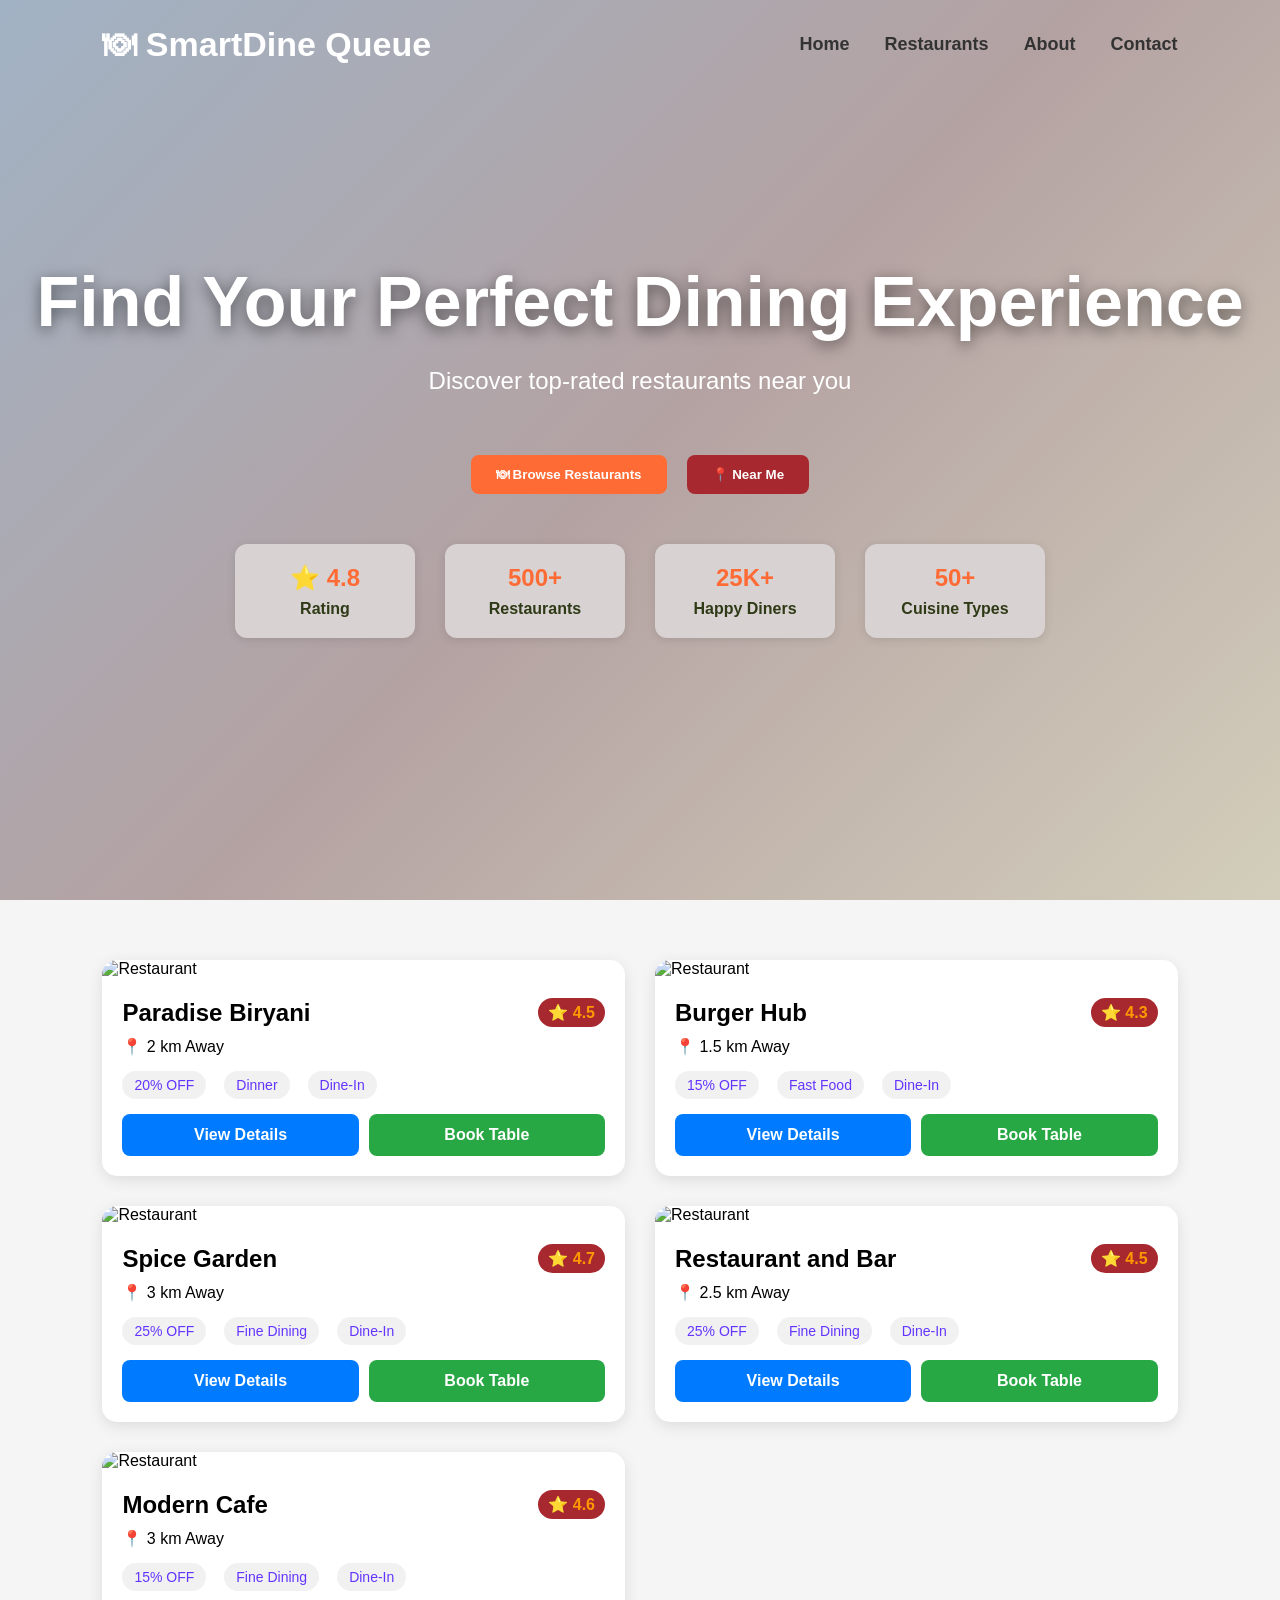
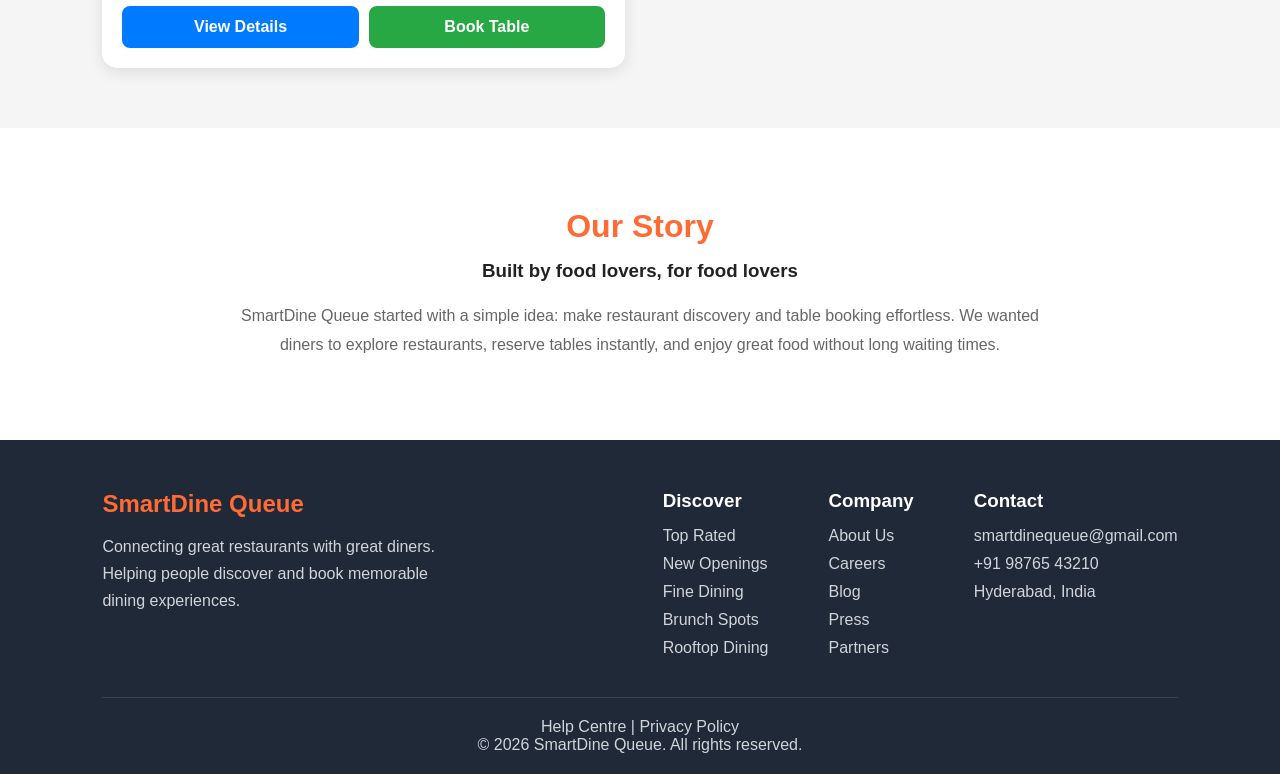
==== index.html @ 41072e56 "Initial commit" ====
<!DOCTYPE html>
<html lang="en">
<head>
    <meta charset="UTF-8">
    <meta name="viewport" content="width=device-width, initial-scale=1.0">
    <title>SmartDine Queue</title>
    <link rel="stylesheet" href="css/style.css">
</head>
<body>

    <nav class="navbar">
        <div class="logo">🍽 SmartDine Queue</div>

        <ul class="nav-links">
            <li><a href="#home">Home</a></li>
            <li><a href="#restaurants">Restaurants</a></li>
            <li><a href="#about">About</a></li>
            <li><a href="#contact">Contact</a></li>
        </ul>
    </nav>

    <section class="hero" id="home">
        <h1>Find Your Perfect Dining Experience</h1>
        <p>Discover top-rated restaurants near you</p>

        <div class="hero-buttons">
            <input
    type="text"
    id="searchInput"
    placeholder="Search restaurants..."
    onkeyup="searchRestaurants()"
    style="display:none;">
    <button class="browse-btn" onclick="browseRestaurants()">
        🍽 Browse Restaurants

        
    </button>

    <button class="near-me-btn" onclick="findNearby()">
        📍 Near Me
    </button>
</div>
        <div class="stats">

    <div class="stat-card">
        <h2>⭐ 4.8</h2>
        <p>Rating</p>
    </div>

    <div class="stat-card">
        <h2>500+</h2>
        <p>Restaurants</p>
    </div>

    <div class="stat-card">
        <h2>25K+</h2>
        <p>Happy Diners</p>
    </div>

    <div class="stat-card">
        <h2>50+</h2>
        <p>Cuisine Types</p>
    </div>

</div>
    </section>

    <section class="restaurants" id="restaurants">

        <div class="card">
            <img src="https://images.unsplash.com/photo-1517248135467-4c7edcad34c4?w=800" alt="Restaurant">

            <div class="card-content">

                <div class="top-row">
                    
                    <h2 class="restaurant-name">Paradise Biryani</h2>
                    <span class="rating">⭐ 4.5</span>
                </div>

                <p>📍 2 km Away</p>

                <div class="tags">
                    <span>20% OFF</span>
                    <span>Dinner</span>
                    <span>Dine-In</span>
                </div>

                <div class="buttons">
                    <a href="paradise-Binary.html" class="details-btn">
                        View Details
                    </a>
                    <a href="paradise-Binary.html#reservation" class="book-btn">
                        Book Table
                    </a>
                </div>

            </div>
        </div>

        <div class="card">
            <img src="https://images.unsplash.com/photo-1552566626-52f8b828add9?w=800" alt="Restaurant">

            <div class="card-content">

                <div class="top-row">
                    <h2 class="restaurant-name">Burger Hub</h2>
                    <span class="rating">⭐ 4.3</span>
                </div>

                <p>📍 1.5 km Away</p>

                <div class="tags">
                    <span>15% OFF</span>
                    <span>Fast Food</span>
                    <span>Dine-In</span>
                </div>

                <div class="buttons">
                    <a href="burger-hub.html" class="details-btn">
                        View Details
                    </a>
                    <a href="burger-hub.html" class="book-btn">
                        Book Table
                    </a>
                </div>

            </div>
        </div>
        <div class="card">
    <img src="https://images.unsplash.com/photo-1515669097368-22e68427d265?w=800" alt="Restaurant">

    <div class="card-content">
        <div class="top-row">
            <h2 class="restaurant-name">Spice Garden</h2>
            <span class="rating">⭐ 4.7</span>
        </div>

        <p>📍 3 km Away</p>

        <div class="tags">
            <span>25% OFF</span>
            <span>Fine Dining</span>
            <span>Dine-In</span>
        </div>

        <div class="buttons">
            <a href="spice-garden.html" class="details-btn">
                View Details
            </a>
            <a href="spice-garden.html" class="book-btn">
                Book Table
            </a>
</div>
    </div>
</div>
<div class="card">
    <img src="https://images.unsplash.com/photo-1514933651103-005eec06c04b?w=800" alt="Restaurant">

    <div class="card-content">
        <div class="top-row">
            <h2 class="restaurant-name">Restaurant and Bar</h2>
            <span class="rating">⭐ 4.5</span>
        </div>

        <p>📍 2.5 km Away</p>

        <div class="tags">
            <span>25% OFF</span>
            <span>Fine Dining</span>
            <span>Dine-In</span>
        </div>

        <div class="buttons">
            <a href="restaurants-and-bar.html" class="details-btn">
                View Details
            </a>
            <a href="restaurants-and-bar.html" class="book-btn">
                Book Table
            </a>
</div>
    </div>
</div>
<div class="card">
    <img src="https://images.unsplash.com/photo-1559339352-11d035aa65de?w=800" alt="Restaurant">

    <div class="card-content">
        <div class="top-row">
            <h2 class="restaurant-name">Modern Cafe</h2>
            <span class="rating">⭐ 4.6</span>
        </div>

        <p>📍 3 km Away</p>

        <div class="tags">
            <span>15% OFF</span>
            <span>Fine Dining</span>
            <span>Dine-In</span>
        </div>

        <div class="buttons">
            <a href="modern-cafe.html" class="details-btn">
                View Details
            </a>
            <a href="modern-cafe.html" class="book-btn">
                Book Table
            </a>
        </div>
    </div>
</div>


    </section>
    

</section>
    <section class="our-story" id="about">

    <h2>Our Story</h2>

    <h3>Built by food lovers, for food lovers</h3>

    <p>
        SmartDine Queue started with a simple idea: make restaurant
        discovery and table booking effortless. We wanted diners to
        explore restaurants, reserve tables instantly, and enjoy
        great food without long waiting times.
    </p>

</section>

<footer class="footer" id="contact">

    <div class="footer-top">

        <div class="footer-brand">
            <h2>SmartDine Queue</h2>

            <p>
                Connecting great restaurants with great diners.
                Helping people discover and book memorable dining experiences.
            </p>
        </div>

        <div class="footer-links">

            <div>
                <h3>Discover</h3>
                <ul>
                    <li>Top Rated</li>
                    <li>New Openings</li>
                    <li>Fine Dining</li>
                    <li>Brunch Spots</li>
                    <li>Rooftop Dining</li>
                </ul>
            </div>

            <div>
                <h3>Company</h3>
                <ul>
                    <li>About Us</li>
                    <li>Careers</li>
                    <li>Blog</li>
                    <li>Press</li>
                    <li>Partners</li>
                </ul>
            </div>

            <div>
                <h3>Contact</h3>
                <ul>
                    <li>smartdinequeue@gmail.com</li>
                    <li>+91 98765 43210</li>
                    <li>Hyderabad, India</li>
                </ul>
            </div>

        </div>

    </div>

    <div class="footer-bottom">
        <p>Help Centre | Privacy Policy</p>
        <p>© 2026 SmartDine Queue. All rights reserved.</p>
    </div>

</footer>
<script>
function searchRestaurants() {

    let input =
        document.getElementById("searchInput")
        .value
        .toLowerCase();

    let cards =
        document.querySelectorAll(".card");

    cards.forEach(card => {

        let restaurantName =
            card.querySelector(".restaurant-name")
            .innerText
            .toLowerCase();

        if(
            restaurantName.includes(input)
        ){
            card.style.display = "block";
        }
        else{
            card.style.display = "none";
        }

    });

}
</script>
<script>

function browseRestaurants() {

    let searchBox = document.getElementById("searchInput");

    if(searchBox.style.display === "none"){
        searchBox.style.display = "block";
        searchBox.focus();
    }
    else{
        searchBox.focus();
    }

}

function findNearby() {

    alert("Showing restaurants within 5 km");

    let cards = document.querySelectorAll(".card");

    cards.forEach((card, index) => {

        if(index < 3){
            card.style.display = "block";
        }
        else{
            card.style.display = "none";
        }

    });

}

</script>


</body>
</html>
---- css/style.css ----
.hero h1{
    font-size:3rem;
}

.hero p{
    margin-top:10px;
}

.search-box{
    margin-top:30px;
}

.search-box input{
    width:300px;
    padding:12px;
    border:none;
    border-radius:8px;
}

.search-box button{
    padding:12px 20px;
    border:none;
    background:white;
    color:#e735ff;
    font-weight:bold;
    border-radius:8px;
    cursor:pointer;
}

.restaurants{
    display:grid;
    grid-template-columns:repeat(auto-fit,minmax(320px,1fr));
    gap:25px;
    padding:50px 8%;
}

.card{
    background:white;
    border-radius:15px;
    overflow:hidden;
    box-shadow:0 4px 20px rgba(0,0,0,0.08);
    transition:0.3s;
}

.card:hover{
    transform:translateY(-5px);
}

.card img{
    width:100%;
    height:220px;
    object-fit:cover;
}

.card-content{
    padding:20px;
}

.top-row{
    display:flex;
    justify-content:space-between;
    align-items:center;
}

.rating{
    background:#a7282e;
    color:white;
    padding:5px 10px;
    border-radius:20px;
}

.tags{
    display:flex;
    gap:10px;
    flex-wrap:wrap;
    margin:15px 0;
}

.tags span{
    background:#ffe5dc;
    color:#6435ff;
    padding:6px 12px;
    border-radius:20px;
    font-size:0.9rem;
}

.buttons{
    display:flex;
    gap:10px;
}

.details-btn{
    flex:1;
    padding:12px;
    border:none;
    background:#ab35ff;
    color:white;
    border-radius:8px;
    cursor:pointer;
}

.book-btn{
    flex:1;
    padding:12px;
    border:none;
    background:#a72828;
    color:white;
    border-radius:8px;
    cursor:pointer;
}

body{
    margin: 0;
    padding: 0;
}

.banner-image{
    width: auto;
    height: auto;
    max-width: 100%;
}

.about-section{
    padding:30px 8%;
}

.about-section h2{
    margin-bottom:15px;
    color:#ff6b35;
}

.about-section p{
    line-height:1.8;
    color:#555;
}

.gallery-section{
    padding:30px 8%;
}

.gallery-section h2{
    margin-bottom:20px;
    color:#ff6b35;
}

.gallery-grid{
    display:grid;
    grid-template-columns:repeat(auto-fit,minmax(250px,1fr));
    gap:20px;
}

.gallery-grid img{
    width: 100%;
    height: 250px;
    object-fit: cover;
    border-radius: 10px;
}

.menu-section{
    padding:30px 8%;
}

.menu-section h2{
    margin-bottom:20px;
    color:#ff6b35;
}

.menu-grid{
    display:grid;
    grid-template-columns:repeat(auto-fit,minmax(250px,1fr));
    gap:20px;
}

.menu-card{
    background:white;
    padding:20px;
    border-radius:12px;
    box-shadow:0 2px 10px rgba(0,0,0,0.1);
}

.menu-card h3{
    margin-bottom:10px;
}

.price{
    color:#28a745;
    font-weight:bold;
}

.reviews-section{
    padding:30px 8%;
}

.reviews-section h2{
    margin-bottom:20px;
    color:#ff6b35;
}

.review-card{
    background:white;
    padding:20px;
    border-radius:12px;
    margin-bottom:15px;
    box-shadow:0 2px 10px rgba(0,0,0,0.1);
}

.review-card h4{
    margin-bottom:10px;
}

.review-card p{
    color:#555;
}

.contact-details {
    background: white;
    margin: 30px;
    padding: 25px;
    border-radius: 12px;
    box-shadow: 0 2px 10px rgba(0,0,0,0.1);
}

.contact-details h2 {
    margin-bottom: 15px;
    color: #ff6b35;
}

.contact-info p {
    margin: 10px 0;
    font-size: 16px;
    color: #333;
}

body{
    background: #f4f6f8;
    font-family: 'Segoe UI', sans-serif;
}

/* Banner */
.banner-container{
    position: relative;
    width: 100%;
}

.banner-image{
    width: 100%;
    height: 400px;
    object-fit: cover;
    display: block;
}

/* Dark overlay */
.banner-container::after{
    content: "";
    position: absolute;
    inset: 0;
    background: rgba(0,0,0,0.45);
}

.banner-content{
    position: absolute;
    bottom: 40px;
    left: 60px;
    z-index: 2;
    color: white;
}

.banner-content h1{
    font-size: 4rem;
    margin-bottom: 15px;
    text-shadow: 2px 2px 10px rgba(0,0,0,0.5);
}

.banner-info{
    display: flex;
    gap: 15px;
    flex-wrap: wrap;
}

.banner-info span{
    background: rgba(255,255,255,0.2);
    backdrop-filter: blur(5px);
    padding: 10px 18px;
    border-radius: 25px;
    font-weight: 600;
}
.quantity-box{
    margin-top:15px;
}

.add-btn{
    background:#ff6b35;
    color:white;
    border:none;
    padding:10px 20px;
    border-radius:8px;
    cursor:pointer;
}

.counter{
    display:flex;
    align-items:center;
    gap:10px;
}

.counter button{
    width:35px;
    height:35px;
    border:none;
    background:#ff6b35;
    color:white;
    border-radius:50%;
    cursor:pointer;
}

.counter span{
    font-weight:bold;
    font-size:18px;
}
.category-section{
    padding:20px 8%;
    display:flex;
    gap:15px;
    flex-wrap:wrap;
}

.category-section button{
    padding:10px 20px;
    border:none;
    background:#ff6b35;
    color:white;
    border-radius:20px;
    cursor:pointer;
}

.order-summary{
    background:white;
    margin:30px 8%;
    padding:25px;
    border-radius:12px;
    box-shadow:0 2px 10px rgba(0,0,0,0.1);
}

.order-summary div{
    margin-bottom:10px;
}

.reservation-section{
    background:white;
    margin:30px 8%;
    padding:25px;
    border-radius:12px;
    box-shadow:0 2px 10px rgba(0,0,0,0.1);
}

.reservation-section input{
    width:100%;
    padding:12px;
    border:1px solid #ddd;
    border-radius:8px;
}

.reservation-section button{
    padding:12px 20px;
    background:#ff6b35;
    color:white;
    border:none;
    border-radius:8px;
    cursor:pointer;
}
*{
    margin:0;
    padding:0;
    box-sizing:border-box;
    font-family:'Segoe UI',sans-serif;
}

body{
    background:#f5f5f5;
}

/* Navbar */
.navbar{
    position:absolute;
    top:0;
    width:100%;
    display:flex;
    justify-content:space-between;
    align-items:center;
    padding:25px 8%;
    z-index:100;
}

.logo{
    color:white;
    font-size:34px;
    font-weight:bold;
}

.nav-links{
    list-style:none;
    display:flex;
    gap:35px;
}

.nav-links a{
    text-decoration:none;
    color:white;
    font-size:18px;
    font-weight:500;
    transition:0.3s;
}

.nav-links a:hover{
    color:#ffcc00;
}

/* Hero Section */
.hero{
    height:100vh;

    background:
    linear-gradient(
        rgba(0,0,0,0.55),
        rgba(0,0,0,0.55)
    ),
    url("https://images.unsplash.com/photo-1514933651103-005eec06c04b?w=1600");

    background-size:cover;
    background-position:center;

    display:flex;
    flex-direction:column;
    justify-content:center;
    align-items:center;

    text-align:center;
    color:white;
}

.hero h1{
    font-size:70px;
    font-weight:800;
    margin-bottom:15px;
    text-shadow:0 4px 15px rgba(0,0,0,0.5);
}

.hero p{
    font-size:24px;
    margin-bottom:30px;
}

.search-box{
    display:flex;
    background:white;
    padding:8px;
    border-radius:50px;
    width:600px;
    max-width:90%;
    box-shadow:0 5px 20px rgba(0,0,0,0.2);
}

.search-box input{
    flex:1;
    border:none;
    outline:none;
    padding:15px;
    font-size:16px;
    border-radius:50px;
}

.search-box button{
    border:none;
    background:#ff6b35;
    color:white;
    padding:15px 30px;
    border-radius:50px;
    cursor:pointer;
    font-size:16px;
    font-weight:bold;
}

.search-box button:hover{
    background:#e55a2b;
}


.restaurants{
    padding:60px 8%;
    display:grid;
    grid-template-columns:repeat(auto-fit,minmax(350px,1fr));
    gap:30px;
}

.card{
    background:white;
    border-radius:15px;
    overflow:hidden;
    box-shadow:0 4px 15px rgba(0,0,0,0.1);
}

.card img{
    width:100%;
    height:220px;
    object-fit:cover;
}

.card-content{
    padding:20px;
}

.top-row{
    display:flex;
    justify-content:space-between;
    align-items:center;
    margin-bottom:10px;
}

.rating{
    color:#ff9800;
    font-weight:bold;
}

.tags{
    margin:15px 0;
}

.tags span{
    background:#f1f1f1;
    padding:6px 12px;
    border-radius:20px;
    margin-right:8px;
    font-size:14px;
}

.buttons{
    display:flex;
    gap:10px;
    margin-top:15px;
}

.details-btn,
.book-btn{
    flex:1;
    padding:12px;
    border:none;
    border-radius:8px;
    text-decoration:none;
    text-align:center;
    cursor:pointer;
    font-weight:600;
}

.details-btn{
    background:#007bff;
    color:white;
}

.book-btn{
    background:#151515;
    color:rgb(241, 230, 230);
}
.navbar{
    display:flex;
    justify-content:space-between;
    align-items:center;
    padding:25px 8%;
}

.brand{
    font-size:38px;
    font-weight:800;
    color:#ff6b35;
}

.nav-links{
    list-style:none;
    display:flex;
    gap:35px;
}

.nav-links a{
    text-decoration:none;
    color:#333;
    font-size:18px;
    font-weight:600;
    transition:0.3s;
}

.nav-links a:hover{
    color:#ff6b35;
}

.hero{
    min-height:100vh;
    background:linear-gradient(
        135deg,
        #a1b2c4,
        #b4a2a2,
        #d3cebb
    );
}
.stats{
    display:flex;
    flex-direction:row;
    justify-content:center;
    align-items:center;
    gap:30px;
    margin-top:50px;
    flex-wrap:nowrap;
}

.stat-card{
    background:rgb(216, 210, 210);
    padding:20px;
    border-radius:12px;
    text-align:center;
    min-width:180px;
    box-shadow:0 2px 10px rgba(0,0,0,0.1);
}

.stat-card h2{
    color:#ff6b35;
    margin-bottom:8px;
}

.stat-card p{
    margin:0;
    color:#2f3a16;
    font-size:16px;
    font-weight:600;
}
/* Our Story */
.our-story{
    padding:80px 10%;
    background:white;
    text-align:center;
}

.our-story h2{
    color:#ff6b35;
    margin-bottom:15px;
    font-size:2rem;
}

.our-story h3{
    margin-bottom:20px;
    color:#222;
}

.our-story p{
    max-width:800px;
    margin:auto;
    color:#666;
    line-height:1.8;
}


.footer{
    background:#1f2937;
    color:white;
    padding:50px 8% 20px;
}

.footer-top{
    display:flex;
    justify-content:space-between;
    flex-wrap:wrap;
    gap:40px;
}

.footer-brand{
    max-width:350px;
}

.footer-brand h2{
    color:#ff6b35;
    margin-bottom:15px;
}

.footer-brand p{
    color:#d1d5db;
    line-height:1.7;
}

.footer-links{
    display:flex;
    gap:60px;
    flex-wrap:wrap;
}

.footer-links h3{
    color:#ffffff;
    margin-bottom:15px;
}

.footer-links ul{
    list-style:none;
    padding:0;
}

.footer-links li{
    color:#d1d5db;
    margin-bottom:10px;
    cursor:pointer;
}

.footer-links li:hover{
    color:#ff6b35;
}

.footer-bottom{
    margin-top:30px;
    padding-top:20px;
    border-top:1px solid #374151;
    text-align:center;
    color:#d1d5db;
}
.search-section{
    display:flex;
    flex-direction:column;
    align-items:center;
    gap:20px;
}

.action-buttons{
    display:flex;
    gap:15px;
}

.hero-buttons{
    display:flex;
    justify-content:center;
    gap:20px;
    margin-top:30px;
}

.browse-btn,
.near-me-btn{
    color:white;
    border:none;
    padding:12px 25px;
    border-radius:8px;
    cursor:pointer;
    font-weight:bold;
    transition:0.3s;
}

.browse-btn{
    background:#ff6b35;
}

.near-me-btn{
    background:#a7282e;
}

.browse-btn:hover,
.near-me-btn:hover{
    transform:translateY(-2px);
}
html{
    scroll-behavior:smooth;
}
.item-desc{
    color:#666;
    font-size:14px;
    line-height:1.5;
    margin:8px 0 12px;
}
.reservation-section{
    background:white;
    margin:30px 8%;
    padding:30px;
    border-radius:15px;
    box-shadow:0 4px 15px rgba(0,0,0,0.1);
}

.reservation-section h2{
    margin-bottom:15px;
}

.offer-banner{
    background:#fff3cd;
    color:#856404;
    padding:12px;
    border-radius:8px;
    margin-bottom:20px;
    font-weight:600;
}

.reservation-section label{
    display:block;
    margin-top:15px;
    margin-bottom:8px;
    font-weight:600;
}

.reservation-section input,
.reservation-section select{
    width:100%;
    padding:12px;
    border:1px solid #ddd;
    border-radius:8px;
}

.time-slots{
    display:flex;
    flex-wrap:wrap;
    gap:10px;
}

.time-slots button{
    padding:10px 15px;
    border:1px solid #ddd;
    background:rgb(178, 117, 117);
    border-radius:8px;
    cursor:pointer;
}

.time-slots button:hover{
    background:#d3b6ac;
    color:rgb(226, 41, 41);
}

.order-box{
    margin-top:20px;
    border:1px solid #ddd;
    border-radius:10px;
    padding:15px;
}

.order-header{
    display:flex;
    justify-content:space-between;
    align-items:center;
    margin-bottom:10px;
}

.order-header button{
    background:none;
    border:none;
    color:red;
    cursor:pointer;
}

.reservation-note{
    margin-top:15px;
    color:#666;
    font-size:14px;
}

.confirm-btn{
    width:100%;
    margin-top:20px;
    padding:15px;
    background:#ff6b35;
    color:rgb(223, 125, 125);
    border:none;
    border-radius:10px;
    font-size:16px;
    font-weight:bold;
    cursor:pointer;
}
.active-time{
    background:#ff6b35 !important;
    color:white !important;
    border-color:#ff6b35 !important;
}
.book-btn{
    flex:1;
    padding:12px;
    background:#28a745;
    color:white;
    border:none;
    border-radius:8px;
    text-decoration:none;
    text-align:center;
    cursor:pointer;
    font-weight:600;
}
.qty-controls{
    display:flex;
    align-items:center;
    gap:10px;
    margin-top:10px;
}

.qty-controls button{
    width:35px;
    height:35px;
    border:none;
    border-radius:50%;
    cursor:pointer;
}

.qty-controls span{
    font-size:18px;
    font-weight:bold;
}
.your-order{
    max-width: 600px;
    margin: 40px auto;
    padding: 25px;
    background: #fff;
    border-radius: 15px;
    box-shadow: 0 4px 15px rgba(0,0,0,0.1);
}

.your-order h2{
    text-align: center;
    margin-bottom: 20px;
    color: #333;
}

#cartItems p{
    display: flex;
    justify-content: space-between;
    padding: 10px 0;
    border-bottom: 1px solid #eee;
    font-size: 16px;
}

#cartItems hr{
    margin: 15px 0;
    border: none;
    border-top: 2px dashed #ddd;
}

.bill-row{
    display: flex;
    justify-content: space-between;
    margin: 10px 0;
    font-size: 16px;
}

.final-bill{
    margin-top: 15px;
    padding-top: 15px;
    border-top: 2px solid #333;
    text-align: right;
    font-size: 24px;
    font-weight: bold;
    color: #27ae60;
}
.queue-card{
    background:#fff;
    margin:20px;
    padding:20px;
    border-radius:12px;
    box-shadow:0 2px 10px rgba(0,0,0,0.1);
}

.queue-card h3{
    margin-bottom:15px;
}

.queue-card p{
    margin:8px 0;
}
.status{
    padding:6px 12px;
    border-radius:20px;
    font-weight:bold;
}

.waiting{
    background:#fff3cd;
    color:#ff9800;
}

.ready{
    background:#d4edda;
    color:#28a745;
}

.seated{
    background:#d6eaff;
    color:#007bff;
}
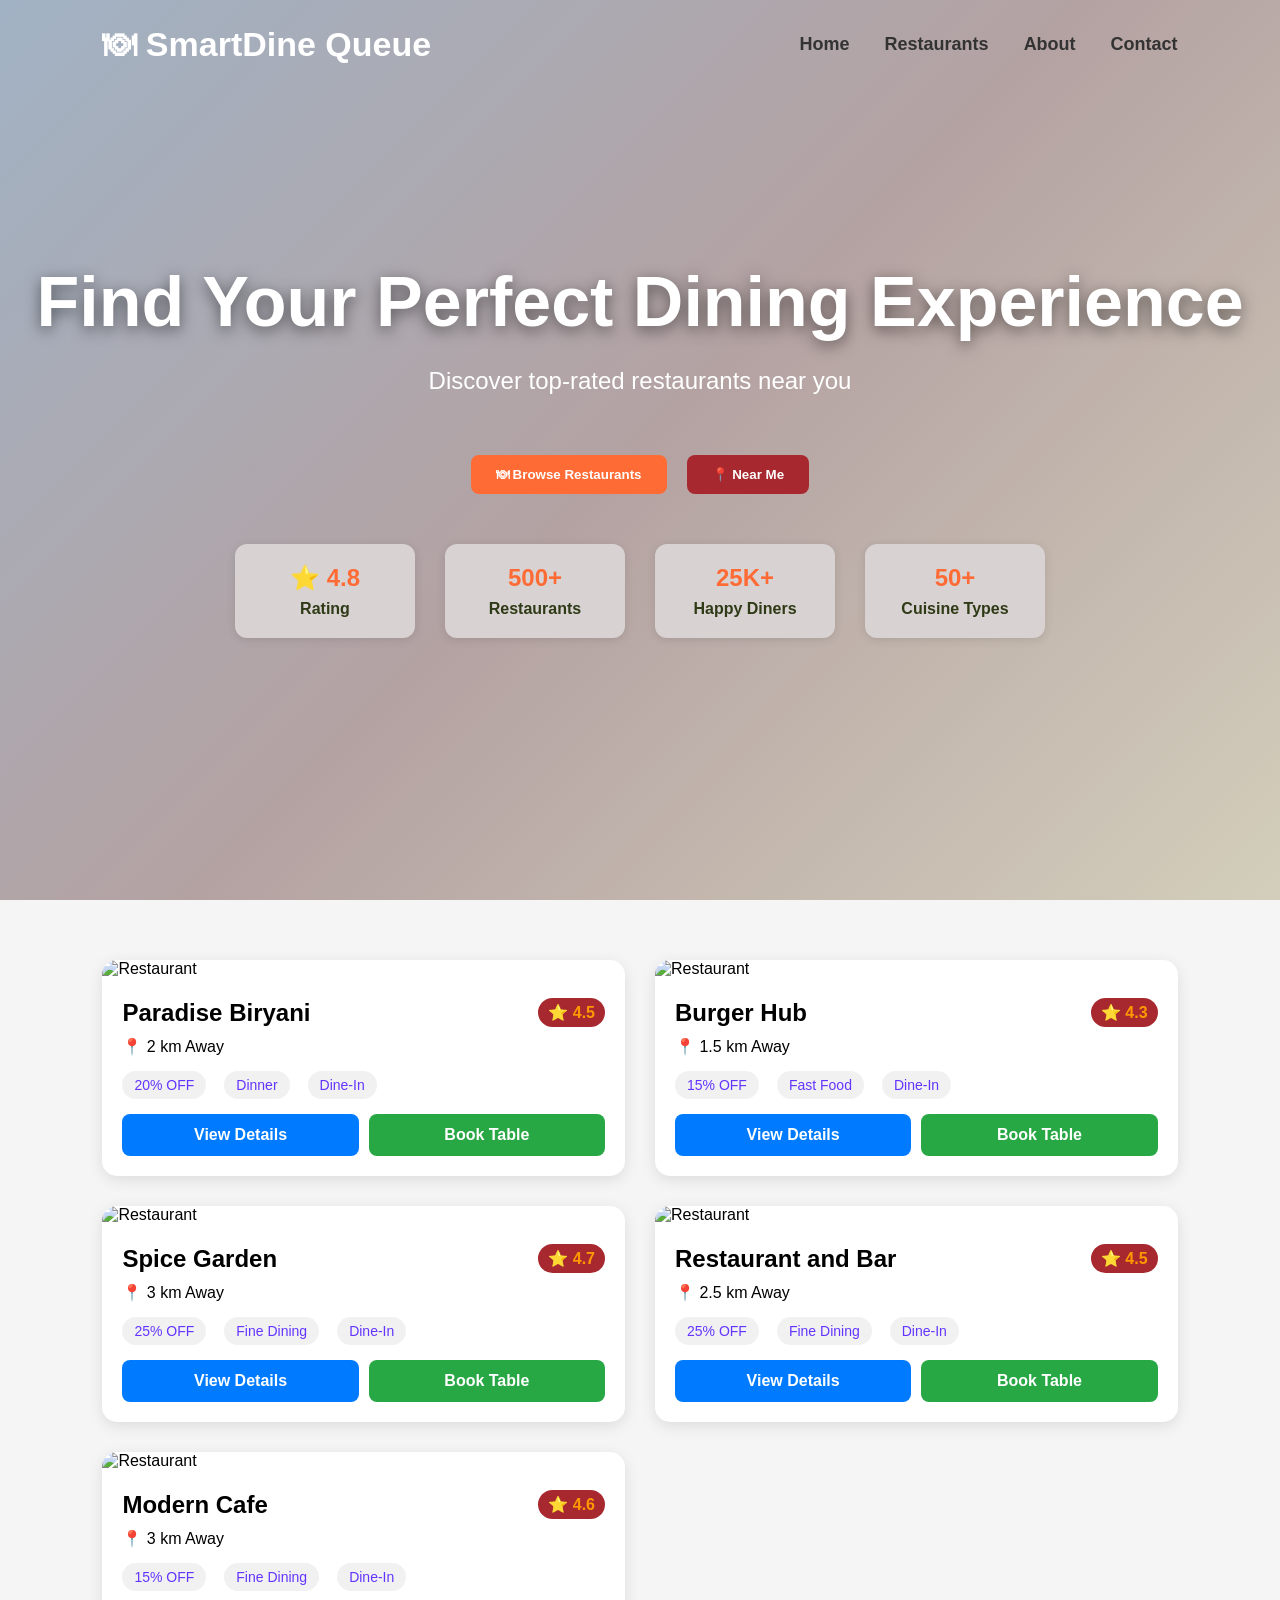
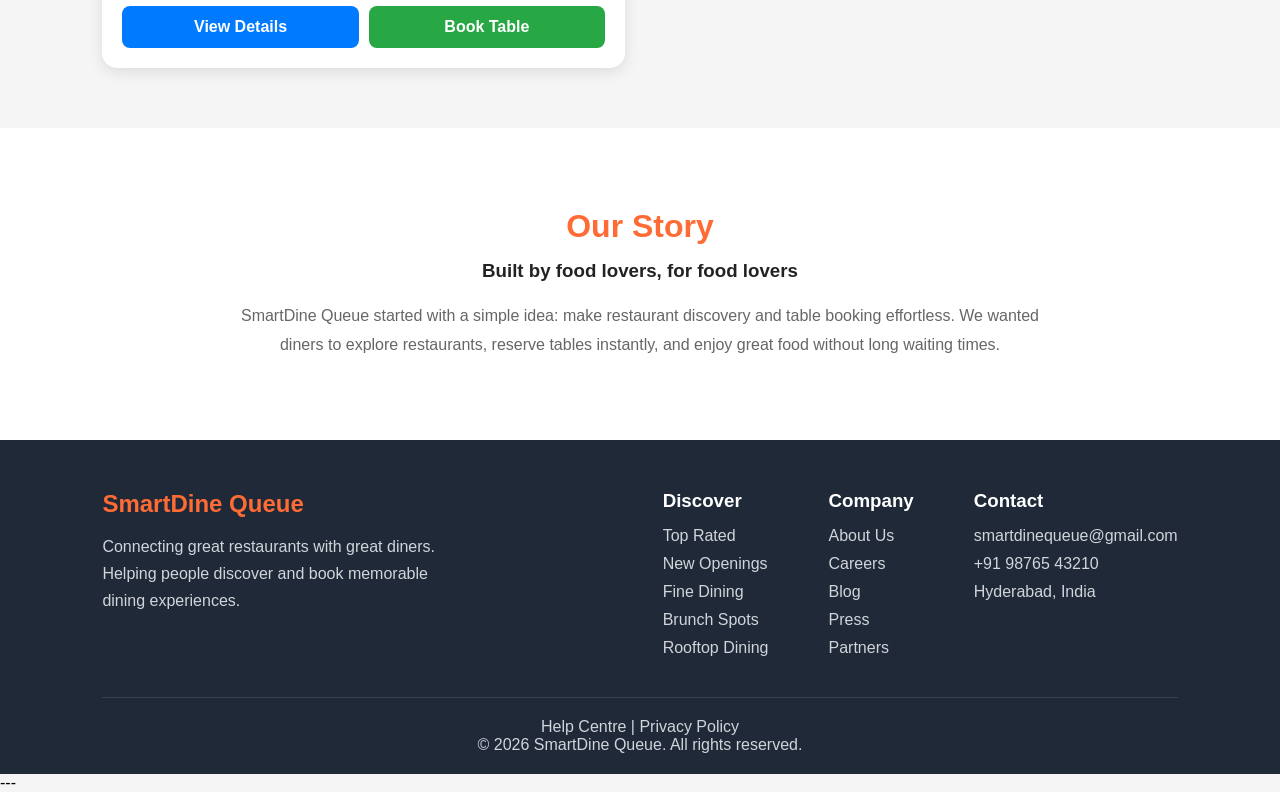
==== commit 1d946c46: "Updated README with project screenshots" ====
--- a/index.html
+++ b/index.html
@@ -353,6 +353,8 @@
 
 </script>
 
+---
+
 
 </body>
 </html>
